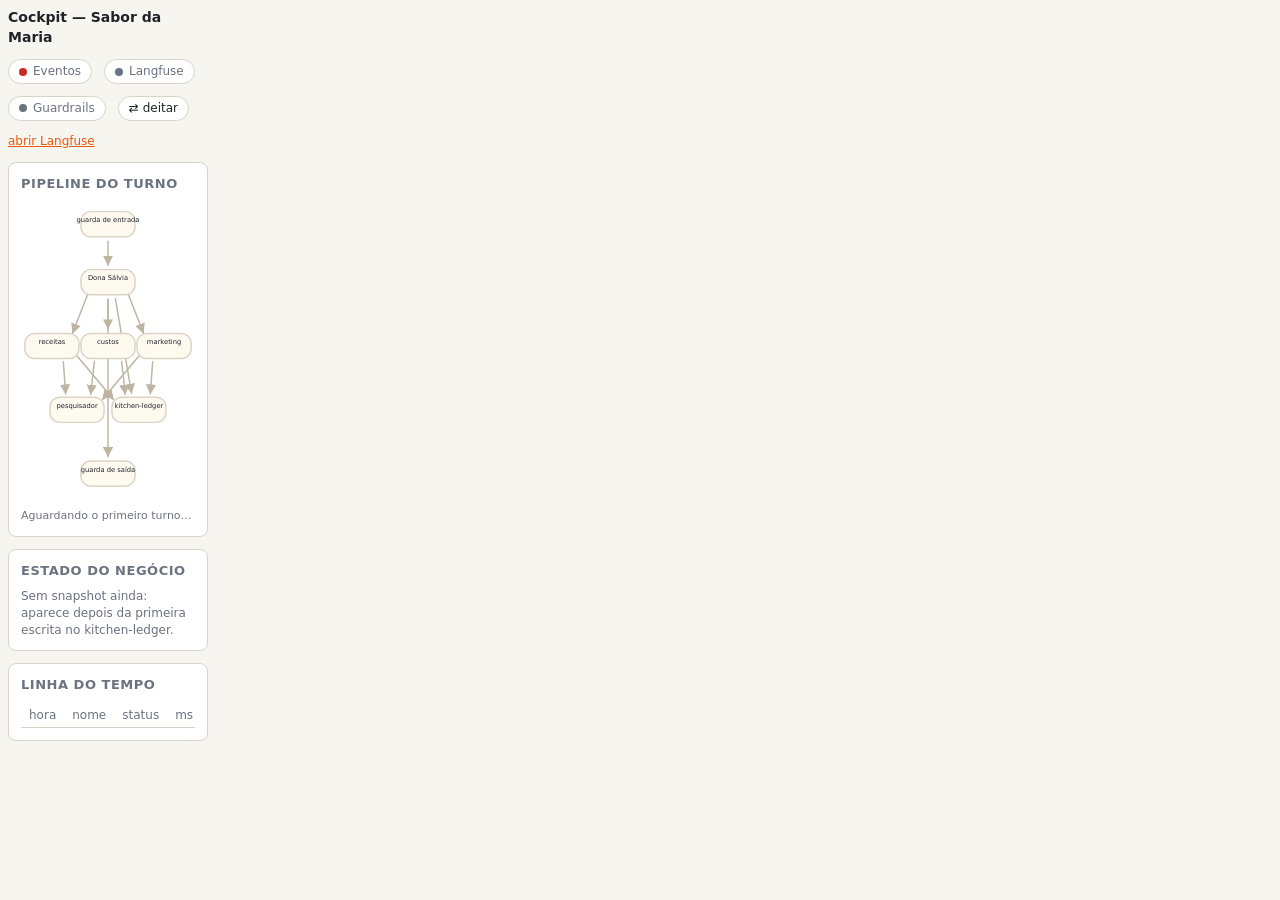
==== services/cockpit/index.html @ 3e182f23 "feat: the vertical cockpit fits in about 200px The page is capped at 216px (200 plus its padding), t" ====
<!doctype html>
<html lang="pt-BR">
<head>
<meta charset="utf-8">
<meta name="viewport" content="width=device-width, initial-scale=1">
<title>Cockpit — Sabor da Maria</title>
<style>
  :root {
    --bg: #f7f5f0; --panel: #ffffff; --ink: #1f2328; --muted: #6b7280; --line: #d9d4c7;
    --node: #fffaf0; --active: #e8590c; --ok: #2f9e44; --error: #c92a2a; --blocked: #e67700; --edge: #bdb5a1;
  }
  @media (prefers-color-scheme: dark) {
    :root { --bg: #16181c; --panel: #1f2228; --ink: #e9ecef; --muted: #9aa1ab; --line: #343a40;
            --node: #262a31; --active: #ff922b; --ok: #51cf66; --error: #ff6b6b; --blocked: #fcc419; --edge: #495057; }
  }
  * { box-sizing: border-box; }
  body { margin: 0; padding: 8px; max-width: 216px; background: var(--bg); color: var(--ink);
         font: 14px/1.4 system-ui, -apple-system, "Segoe UI", Roboto, sans-serif; }
  header { display: flex; flex-wrap: wrap; align-items: center; gap: 12px; margin-bottom: 12px; }
  h1 { font-size: 18px; margin: 0 12px 0 0; }
  .badge { display: inline-flex; align-items: center; gap: 6px; padding: 3px 10px; border-radius: 999px;
           border: 1px solid var(--line); background: var(--panel); color: var(--muted); }
  .badge::before { content: ""; width: 8px; height: 8px; border-radius: 50%; background: var(--muted); }
  .badge.ok::before { background: var(--ok); } .badge.error::before { background: var(--error); }
  /* Portrait by design: the cockpit shares the screen with the Hermes CLI, so it never spreads sideways. */
  .grid { display: grid; grid-template-columns: minmax(0, 1fr); gap: 12px; }
  body.wide { max-width: none; padding: 16px; font-size: 14px; }
  /* 200px wide: the boxes carry a name and nothing else, and the table keeps only what fits. */
  body:not(.wide) { font-size: 12px; }
  body:not(.wide) h1 { font-size: 14px; }
  body:not(.wide) .node text { font-size: 7px; } body:not(.wide) .node .sub { font-size: 6px; }
  body:not(.wide) th:nth-child(2), body:not(.wide) td:nth-child(2),
  body:not(.wide) th:nth-child(3), body:not(.wide) td:nth-child(3),
  body:not(.wide) th:nth-child(7), body:not(.wide) td:nth-child(7),
  body:not(.wide) th:nth-child(8), body:not(.wide) td:nth-child(8),
  body:not(.wide) th:nth-child(9), body:not(.wide) td:nth-child(9) { display: none; }
  body:not(.wide) .turn { gap: 8px; font-size: 11px; }
  body.wide .grid { grid-template-columns: minmax(0, 3fr) minmax(0, 1fr); }
  #layout-toggle { font: inherit; color: var(--ink); background: var(--panel); border: 1px solid var(--line);
                   border-radius: 999px; padding: 3px 10px; cursor: pointer; }
  .panel { background: var(--panel); border: 1px solid var(--line); border-radius: 8px; padding: 12px; min-width: 0; }
  .panel h2 { font-size: 13px; text-transform: uppercase; letter-spacing: .04em; color: var(--muted); margin: 0 0 8px; }
  svg { width: 100%; height: auto; display: block; }
  .node rect { fill: var(--node); stroke: var(--line); stroke-width: 1.5; transition: stroke .3s, fill .3s; }
  .node text { fill: var(--ink); font-size: 13px; text-anchor: middle; dominant-baseline: middle; }
  .node .sub { fill: var(--muted); font-size: 10px; }
  .node.active rect { stroke: var(--active); stroke-width: 3; animation: pulse 1s ease-in-out infinite; }
  .node.error rect { stroke: var(--error); stroke-width: 3; }
  .node.blocked rect { stroke: var(--blocked); stroke-width: 3; }
  .edge { stroke: var(--edge); stroke-width: 1.5; fill: none; marker-end: url(#arrow); }
  .edge.active { stroke: var(--active); stroke-width: 3; stroke-dasharray: 8 6; animation: flow .6s linear infinite; }
  @keyframes pulse { 50% { stroke-opacity: .35; } }
  @keyframes flow { to { stroke-dashoffset: -14; } }
  .turn { display: flex; flex-wrap: wrap; gap: 16px; margin-top: 8px; color: var(--muted); }
  .turn b { color: var(--ink); font-variant-numeric: tabular-nums; }
  #state .budget { font-size: 22px; font-weight: 600; margin-bottom: 8px; }
  #state ul { margin: 0; padding-left: 18px; } #state li { margin: 2px 0; }
  .muted { color: var(--muted); }
  .table-wrap { overflow-x: auto; max-height: 55vh; overflow-y: auto; }
  table { border-collapse: collapse; width: 100%; font-variant-numeric: tabular-nums; }
  th, td { text-align: left; padding: 4px 8px; border-bottom: 1px solid var(--line); white-space: nowrap; }
  th { position: sticky; top: 0; background: var(--panel); color: var(--muted); font-weight: 500; }
  td.num { text-align: right; } td.preview { white-space: normal; max-width: 420px; color: var(--muted); }
  .status-ok { color: var(--ok); } .status-error { color: var(--error); } .status-blocked { color: var(--blocked); }
  a { color: var(--active); }
</style>
</head>
<body>
<header>
  <h1>Cockpit — Sabor da Maria</h1>
  <span id="badge-stream" class="badge">Eventos</span>
  <span id="badge-langfuse" class="badge">Langfuse</span>
  <span id="badge-guardrails" class="badge">Guardrails</span>
  <button id="layout-toggle" type="button" title="alterna entre a pilha vertical e a fita horizontal">⇄ deitar</button>
  <a id="langfuse-link" href="#" target="_blank" rel="noopener">abrir Langfuse</a>
</header>

<div class="grid">
  <section class="panel">
    <h2>Pipeline do turno</h2>
    <svg id="pipeline" viewBox="0 0 180 310" role="img" aria-label="Pipeline: guarda de entrada, Dona Sálvia, especialistas, pesquisador, MCP, guarda de saída">
      <defs>
        <marker id="arrow" viewBox="0 0 10 10" refX="10" refY="5" markerWidth="7" markerHeight="7" orient="auto-start-reverse">
          <path d="M0,0 L10,5 L0,10 z" fill="var(--edge)"></path>
        </marker>
      </defs>
      <g id="edges"></g>
      <g id="nodes">
        <g class="node" data-node="guard_input" data-vx="90" data-vy="24" data-hx="70" data-hy="140" data-label="guarda de entrada"></g>
        <g class="node" data-node="orchestrator" data-vx="90" data-vy="84" data-hx="230" data-hy="140" data-label="Dona Sálvia"></g>
        <g class="node" data-node="recipe_expert" data-vx="32" data-vy="150" data-hx="440" data-hy="50" data-label="receitas"></g>
        <g class="node" data-node="cost_expert" data-vx="90" data-vy="150" data-hx="440" data-hy="140" data-label="custos"></g>
        <g class="node" data-node="marketing_expert" data-vx="148" data-vy="150" data-hx="440" data-hy="230" data-label="marketing"></g>
        <g class="node" data-node="researcher" data-vx="58" data-vy="216" data-hx="660" data-hy="70" data-label="pesquisador"></g>
        <g class="node" data-node="mcp" data-vx="122" data-vy="216" data-hx="660" data-hy="210" data-label="kitchen-ledger"></g>
        <g class="node" data-node="guard_output" data-vx="90" data-vy="282" data-hx="880" data-hy="140" data-label="guarda de saída"></g>
      </g>
    </svg>
    <div class="turn" id="turn">Aguardando o primeiro turno…</div>
  </section>

  <section class="panel" id="state">
    <h2>Estado do negócio</h2>
    <div class="muted">Sem snapshot ainda: aparece depois da primeira escrita no kitchen-ledger.</div>
  </section>
</div>

<section class="panel" style="margin-top: 12px">
  <h2>Linha do tempo</h2>
  <div class="table-wrap">
    <table>
      <thead><tr><th>hora</th><th>agente</th><th>tipo</th><th>nome</th><th>status</th><th class="num">ms</th>
        <th class="num">tokens in/out</th><th class="num">US$</th><th>detalhe</th></tr></thead>
      <tbody id="timeline"></tbody>
    </table>
  </div>
</section>

<script>
// The pipeline layout lives in the SVG's data-node elements (PLAN.md Loop 5 step 2b):
// guard_input → orchestrator → experts → researcher → MCP → guard_output.
const NODES = {};
for (const g of document.querySelectorAll("[data-node]")) {
  NODES[g.dataset.node] = { label: g.dataset.label, g,
    vertical: { x: Number(g.dataset.vx), y: Number(g.dataset.vy) },
    horizontal: { x: Number(g.dataset.hx), y: Number(g.dataset.hy) } };
}
const EXPERTS = ["recipe_expert", "cost_expert", "marketing_expert"];
const EDGES = [["guard_input", "orchestrator"], ["orchestrator", "guard_output"], ["orchestrator", "mcp"],
  ...EXPERTS.map((e) => ["orchestrator", e]), ...EXPERTS.map((e) => [e, "researcher"]), ...EXPERTS.map((e) => [e, "mcp"])];
const SVG = "http://www.w3.org/2000/svg";
const MAX_ROWS = 200, PULSE_MS = 2500;

function svg(tag, attrs, parent) {
  const el = document.createElementNS(SVG, tag);
  for (const [k, v] of Object.entries(attrs)) el.setAttribute(k, v);
  parent.appendChild(el);
  return el;
}

// Two layouts for the same pipeline: vertical by default, because the cockpit shares the screen with the Hermes CLI.
const LAYOUTS = { vertical: { box: "0 0 180 310", w: 56, h: 26 }, horizontal: { box: "0 0 960 280", w: 120, h: 44 } };
const edgeEls = {}, nodeEls = {};
let W = LAYOUTS.vertical.w, H = LAYOUTS.vertical.h;

function draw(name) {
  const layout = LAYOUTS[name] || LAYOUTS.vertical;
  W = layout.w; H = layout.h;
  document.querySelector("#pipeline").setAttribute("viewBox", layout.box);
  const edges = document.getElementById("edges");
  edges.replaceChildren();
  for (const [from, to] of EDGES) {
    const a = NODES[from][name], b = NODES[to][name];
    const dx = b.x - a.x, dy = b.y - a.y, len = Math.hypot(dx, dy);
    const trimX = (dx / len) * (W / 2 + 4), trimY = (dy / len) * (H / 2 + 4);
    edgeEls[`${from}>${to}`] = svg("line", { class: "edge", x1: a.x + trimX, y1: a.y + trimY, x2: b.x - trimX, y2: b.y - trimY }, edges);
  }
  for (const [id, node] of Object.entries(NODES)) {
    const { x, y } = node[name];
    const sub = nodeEls[id] ? nodeEls[id].sub.textContent : "";
    node.g.replaceChildren();
    svg("rect", { x: x - W / 2, y: y - H / 2, width: W, height: H, rx: 10 }, node.g);
    const gap = H > 30 ? 6 : 4;  // the vertical boxes are 26px tall: label and detail sit closer
    svg("text", { x, y: y - gap }, node.g).textContent = node.label;
    nodeEls[id] = { g: node.g, sub: svg("text", { x, y: y + gap + 3, class: "sub" }, node.g) };
    nodeEls[id].sub.textContent = sub;
  }
}

let layoutName = localStorage.getItem("cockpit-layout") === "horizontal" ? "horizontal" : "vertical";
function applyLayout(name) {
  layoutName = name;
  localStorage.setItem("cockpit-layout", name);
  document.body.classList.toggle("wide", name === "horizontal");
  document.getElementById("layout-toggle").textContent = name === "vertical" ? "⇄ deitar" : "⇅ empilhar";
  draw(name);
}

const timers = {}, running = {};
// A replayed event fills the tables but never animates: opening the cockpit used to light every node at once.
// An event with status "running" keeps the node lit until its finished half arrives (same span_id).
function pulse(key, el, cls = "active", e = {}) {
  if (e.replayed) return;
  el.classList.remove("error", "blocked");
  el.classList.add(cls);
  clearTimeout(timers[key]);
  if (e.status === "running") {
    (running[key] = running[key] || new Set()).add(e.span_id);
    return;
  }
  const open = running[key];
  if (open) {
    open.delete(e.span_id);
    if (open.size) return;  // another call is still working on this node
  }
  timers[key] = setTimeout(() => el.classList.remove(cls), PULSE_MS);
}

function nodeFor(e) {
  if (e.kind === "guard_input" || e.kind === "guard_output") return e.kind;
  if (e.kind === "mcp_call" || e.kind === "state_snapshot") return "mcp";
  if (e.kind === "guard_memory") return "orchestrator";
  return NODES[e.agent] ? e.agent : null;
}

function edgeFor(e) {
  if (e.kind === "a2a_call" && e.agent === "orchestrator") return `orchestrator>${e.name.replace(/^ask_/, "")}`;
  if (e.kind === "a2a_call" && e.name === "research") return `${e.agent}>researcher`;
  if (e.kind === "tool_call" && e.name.startsWith("mcp__ledger__")) return `${e.agent}>mcp`;
  if (e.kind === "guard_input") return "guard_input>orchestrator";
  if (e.kind === "guard_output") return "orchestrator>guard_output";
  return null;
}

let turn = { id: null, cost: 0, tokensIn: 0, tokensOut: 0, llmCalls: 0, events: 0, first: null, last: null };
function updateTurn(e) {
  if (e.kind === "health" || e.trace_id === "untraced") return;
  if (e.agent === "orchestrator" && e.trace_id !== turn.id) {
    turn = { id: e.trace_id, cost: 0, tokensIn: 0, tokensOut: 0, llmCalls: 0, events: 0, first: Date.parse(e.started_at), last: null };
  }
  if (e.trace_id !== turn.id) return;
  turn.events += 1;
  turn.cost += e.cost_usd || 0;
  turn.tokensIn += e.tokens_in || 0;
  turn.tokensOut += e.tokens_out || 0;
  if (e.kind === "llm_call") turn.llmCalls += 1;
  turn.last = Date.parse(e.started_at) + (e.duration_ms || 0);
  const seconds = turn.first && turn.last ? ((turn.last - turn.first) / 1000).toFixed(1) : "–";
  document.getElementById("turn").innerHTML =
    `<span>trace <b>${turn.id.slice(0, 12)}…</b></span><span>eventos <b>${turn.events}</b></span>` +
    `<span>chamadas ao modelo <b>${turn.llmCalls}</b></span><span>tokens <b>${turn.tokensIn.toLocaleString("pt-BR")}</b> / ` +
    `<b>${turn.tokensOut.toLocaleString("pt-BR")}</b></span><span>custo <b>US$ ${turn.cost.toFixed(4)}</b></span>` +
    `<span>duração <b>${seconds} s</b></span>`;
}

function showState(e) {
  const [budget, ...dishes] = e.preview.split(" | ");
  const panel = document.getElementById("state");
  panel.innerHTML = "<h2>Estado do negócio</h2>";
  panel.appendChild(Object.assign(document.createElement("div"), { className: "budget", textContent: budget }));
  const list = panel.appendChild(document.createElement("ul"));
  for (const dish of dishes) list.appendChild(Object.assign(document.createElement("li"), { textContent: dish }));
  panel.appendChild(Object.assign(document.createElement("div"), {
    className: "muted", textContent: `após ${e.name} · ${new Date(e.started_at).toLocaleTimeString("pt-BR")}` }));
}

function setBadge(id, status, title) {
  const el = document.getElementById(id);
  el.classList.remove("ok", "error");
  el.classList.add(status === "ok" ? "ok" : "error");
  el.title = title || "";
}

function addRow(e) {
  const tr = document.createElement("tr");
  const cells = [
    new Date(e.started_at).toLocaleTimeString("pt-BR"), e.agent, e.kind, e.name, e.status, e.duration_ms,
    e.tokens_in == null ? "" : `${e.tokens_in}/${e.tokens_out}`, e.cost_usd == null ? "" : e.cost_usd.toFixed(4), e.preview,
  ];
  cells.forEach((value, i) => {
    const td = document.createElement("td");
    td.textContent = value;
    if (i === 4) td.className = `status-${e.status}`;
    if ([5, 6, 7].includes(i)) td.className = "num";
    if (i === 8) { td.className = "preview"; td.title = e.preview; }
    tr.appendChild(td);
  });
  const body = document.getElementById("timeline");
  body.insertBefore(tr, body.firstChild);
  while (body.children.length > MAX_ROWS) body.removeChild(body.lastChild);
}

function handle(e) {
  if (e.status !== "running") addRow(e);  // the opening half only lights the topology; the row carries the result
  if (e.kind === "health") {
    if (e.name === "langfuse") setBadge("badge-langfuse", e.status, e.preview);
    else if (e.name.includes("guard")) setBadge("badge-guardrails", e.status, e.preview);
    return;
  }
  if (e.kind === "state_snapshot") showState(e);
  const node = nodeFor(e);
  if (node) {
    pulse(node, nodeEls[node].g, e.status === "ok" || e.status === "running" ? "active" : e.status, e);
    nodeEls[node].sub.textContent = `${e.kind} · ${e.name}`.slice(0, 22);
  }
  const edge = edgeFor(e);
  if (edge && edgeEls[edge]) pulse(edge, edgeEls[edge], "active", e);
  updateTurn(e);
}

document.getElementById("langfuse-link").href = `${location.protocol}//${location.hostname}:3000`;
document.getElementById("layout-toggle").onclick = () => applyLayout(layoutName === "vertical" ? "horizontal" : "vertical");
applyLayout(layoutName);
const stream = new EventSource("/stream");
stream.onopen = () => setBadge("badge-stream", "ok", "conectado ao cockpit");
stream.onerror = () => setBadge("badge-stream", "error", "reconectando…");
stream.onmessage = (message) => handle(JSON.parse(message.data));
</script>
</body>
</html>
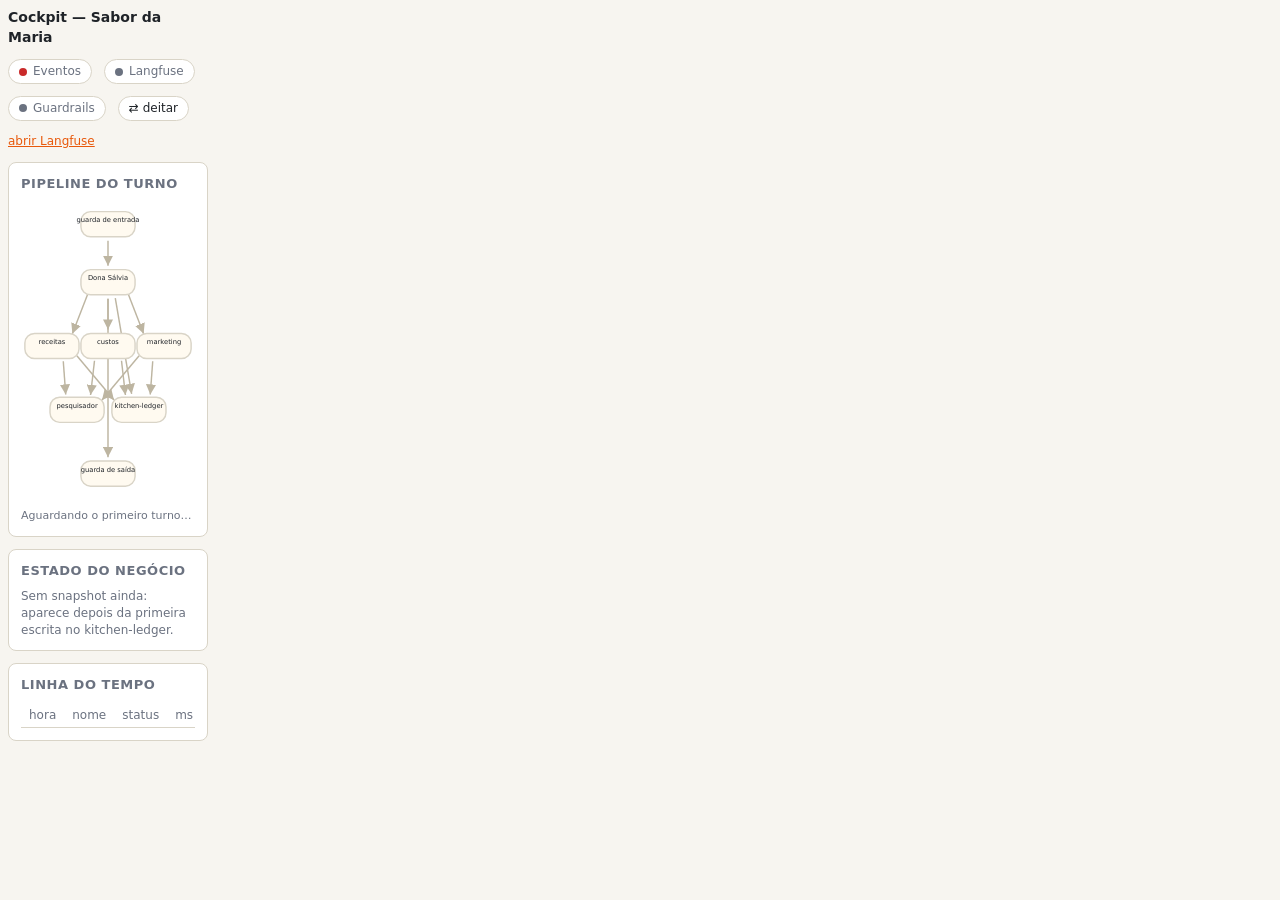
==== commit 0ae95d68: "feat: the business state sits under the pipeline in both layouts The wide layout put it in a side co" ====
--- a/services/cockpit/index.html
+++ b/services/cockpit/index.html
@@ -22,7 +22,7 @@
            border: 1px solid var(--line); background: var(--panel); color: var(--muted); }
   .badge::before { content: ""; width: 8px; height: 8px; border-radius: 50%; background: var(--muted); }
   .badge.ok::before { background: var(--ok); } .badge.error::before { background: var(--error); }
-  /* Portrait by design: the cockpit shares the screen with the Hermes CLI, so it never spreads sideways. */
+  /* One column in both layouts: the pipeline first, the business state under it, the timeline last. */
   .grid { display: grid; grid-template-columns: minmax(0, 1fr); gap: 12px; }
   body.wide { max-width: none; padding: 16px; font-size: 14px; }
   /* 200px wide: the boxes carry a name and nothing else, and the table keeps only what fits. */
@@ -35,7 +35,6 @@
   body:not(.wide) th:nth-child(8), body:not(.wide) td:nth-child(8),
   body:not(.wide) th:nth-child(9), body:not(.wide) td:nth-child(9) { display: none; }
   body:not(.wide) .turn { gap: 8px; font-size: 11px; }
-  body.wide .grid { grid-template-columns: minmax(0, 3fr) minmax(0, 1fr); }
   #layout-toggle { font: inherit; color: var(--ink); background: var(--panel); border: 1px solid var(--line);
                    border-radius: 999px; padding: 3px 10px; cursor: pointer; }
   .panel { background: var(--panel); border: 1px solid var(--line); border-radius: 8px; padding: 12px; min-width: 0; }
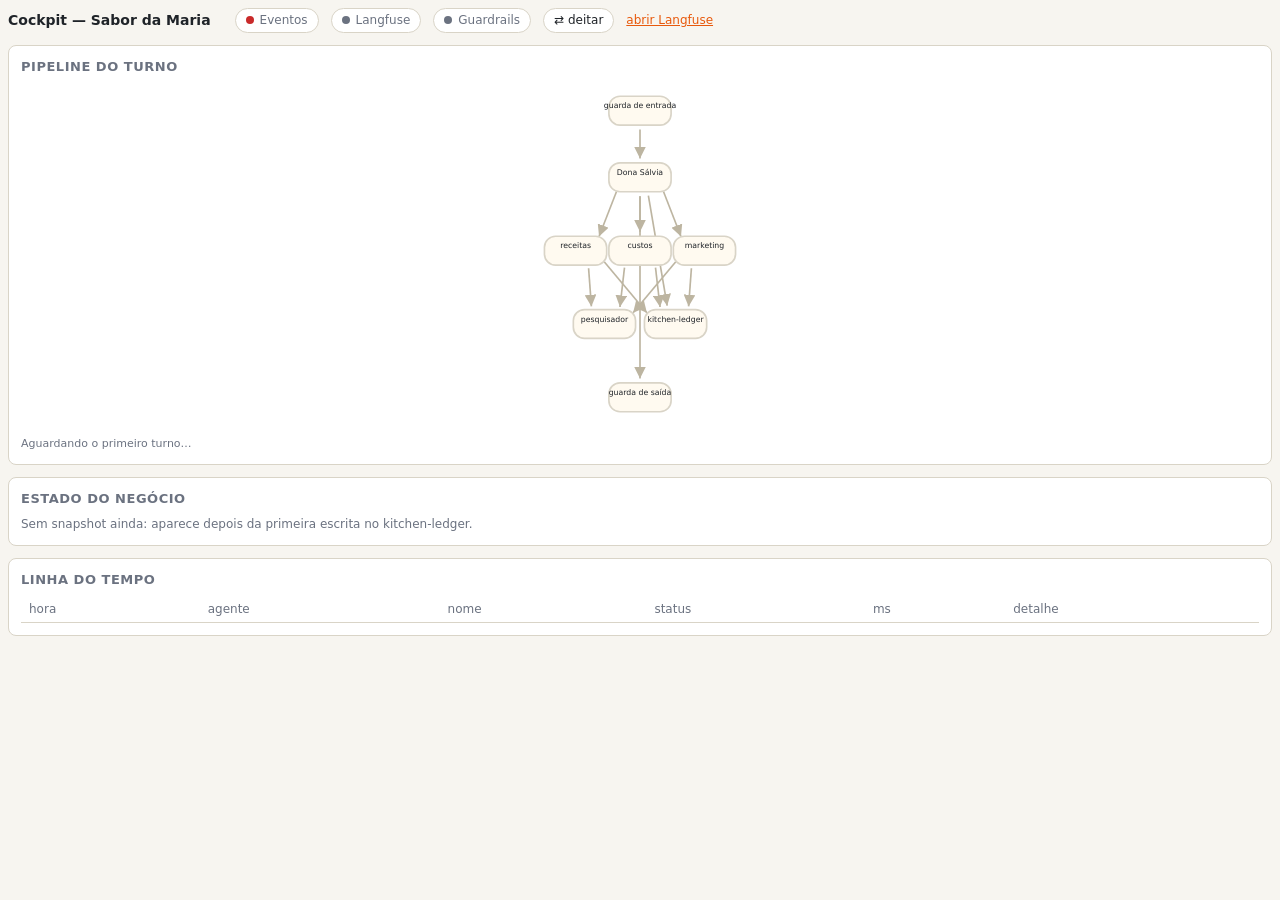
==== commit 1424de6c: "feat: the narrow cockpit uses whatever width the window gives it Firefox will not shrink a window un" ====
--- a/services/cockpit/index.html
+++ b/services/cockpit/index.html
@@ -14,7 +14,7 @@
             --node: #262a31; --active: #ff922b; --ok: #51cf66; --error: #ff6b6b; --blocked: #fcc419; --edge: #495057; }
   }
   * { box-sizing: border-box; }
-  body { margin: 0; padding: 8px; max-width: 216px; background: var(--bg); color: var(--ink);
+  body { margin: 0; padding: 8px; background: var(--bg); color: var(--ink);
          font: 14px/1.4 system-ui, -apple-system, "Segoe UI", Roboto, sans-serif; }
   header { display: flex; flex-wrap: wrap; align-items: center; gap: 12px; margin-bottom: 12px; }
   h1 { font-size: 18px; margin: 0 12px 0 0; }
@@ -26,14 +26,19 @@
   .grid { display: grid; grid-template-columns: minmax(0, 1fr); gap: 12px; }
   body.wide { max-width: none; padding: 16px; font-size: 14px; }
   /* 200px wide: the boxes carry a name and nothing else, and the table keeps only what fits. */
+  /* The window has a floor (Firefox will not go under ~500px), so the page uses whatever width it gets: the pipeline
+     stays a 200px stack and the table shows more columns as room appears. */
   body:not(.wide) { font-size: 12px; }
+  body:not(.wide) #pipeline { max-width: 200px; margin: 0 auto; }
   body:not(.wide) h1 { font-size: 14px; }
   body:not(.wide) .node text { font-size: 7px; } body:not(.wide) .node .sub { font-size: 6px; }
-  body:not(.wide) th:nth-child(2), body:not(.wide) td:nth-child(2),
   body:not(.wide) th:nth-child(3), body:not(.wide) td:nth-child(3),
   body:not(.wide) th:nth-child(7), body:not(.wide) td:nth-child(7),
-  body:not(.wide) th:nth-child(8), body:not(.wide) td:nth-child(8),
-  body:not(.wide) th:nth-child(9), body:not(.wide) td:nth-child(9) { display: none; }
+  body:not(.wide) th:nth-child(8), body:not(.wide) td:nth-child(8) { display: none; }
+  @media (max-width: 360px) {
+    body:not(.wide) th:nth-child(2), body:not(.wide) td:nth-child(2),
+    body:not(.wide) th:nth-child(9), body:not(.wide) td:nth-child(9) { display: none; }
+  }
   body:not(.wide) .turn { gap: 8px; font-size: 11px; }
   #layout-toggle { font: inherit; color: var(--ink); background: var(--panel); border: 1px solid var(--line);
                    border-radius: 999px; padding: 3px 10px; cursor: pointer; }
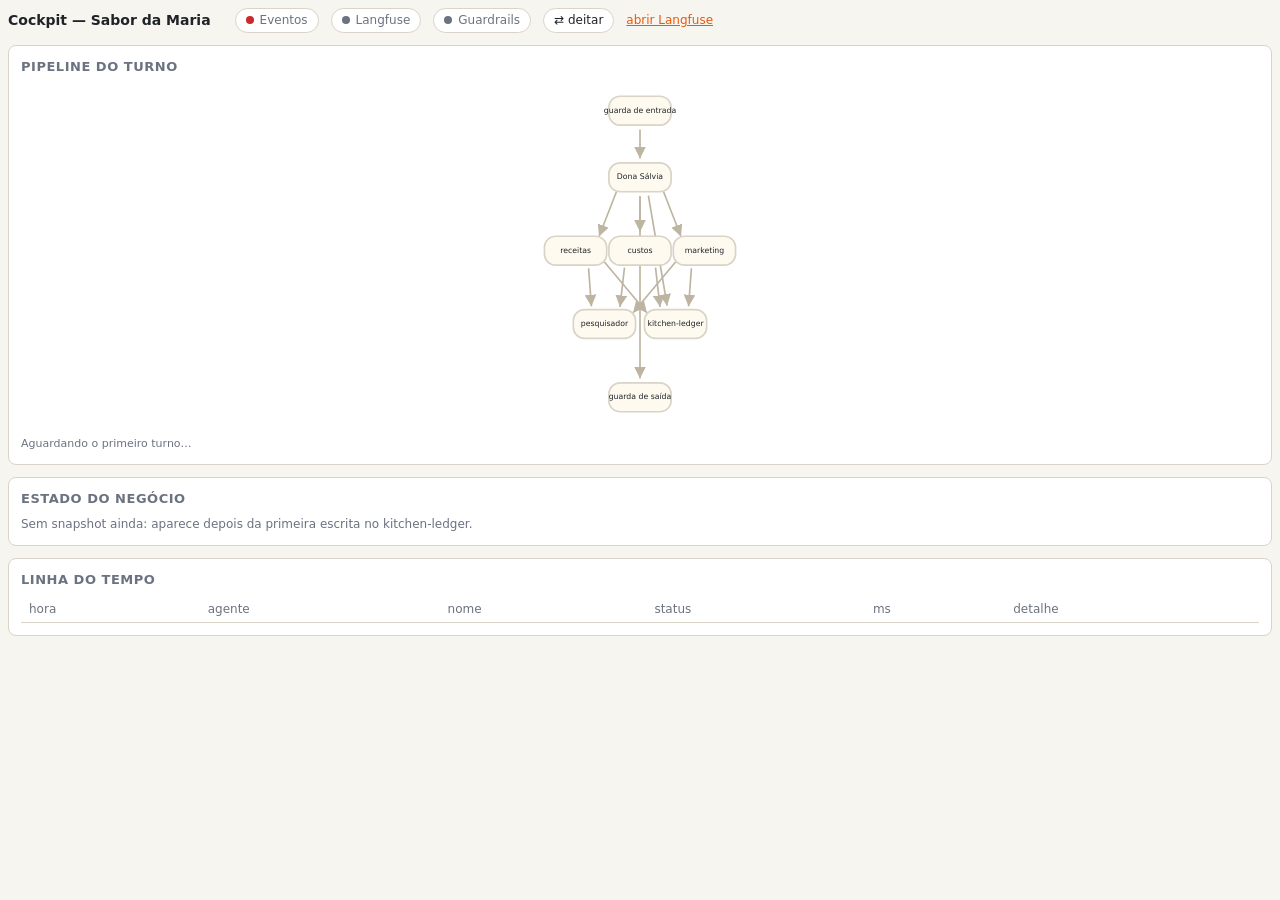
==== commit 6a91d29a: "feat: the name sits in the middle of the box in the vertical pipeline At 26px tall there is no room " ====
--- a/services/cockpit/index.html
+++ b/services/cockpit/index.html
@@ -164,9 +164,10 @@
     const sub = nodeEls[id] ? nodeEls[id].sub.textContent : "";
     node.g.replaceChildren();
     svg("rect", { x: x - W / 2, y: y - H / 2, width: W, height: H, rx: 10 }, node.g);
-    const gap = H > 30 ? 6 : 4;  // the vertical boxes are 26px tall: label and detail sit closer
-    svg("text", { x, y: y - gap }, node.g).textContent = node.label;
-    nodeEls[id] = { g: node.g, sub: svg("text", { x, y: y + gap + 3, class: "sub" }, node.g) };
+    // Wide boxes hold both lines; the 26px vertical ones centre the name and hang the detail under the box.
+    const narrow = H <= 30;
+    svg("text", { x, y: narrow ? y : y - 6 }, node.g).textContent = node.label;
+    nodeEls[id] = { g: node.g, sub: svg("text", { x, y: narrow ? y + H / 2 + 7 : y + 11, class: "sub" }, node.g) };
     nodeEls[id].sub.textContent = sub;
   }
 }
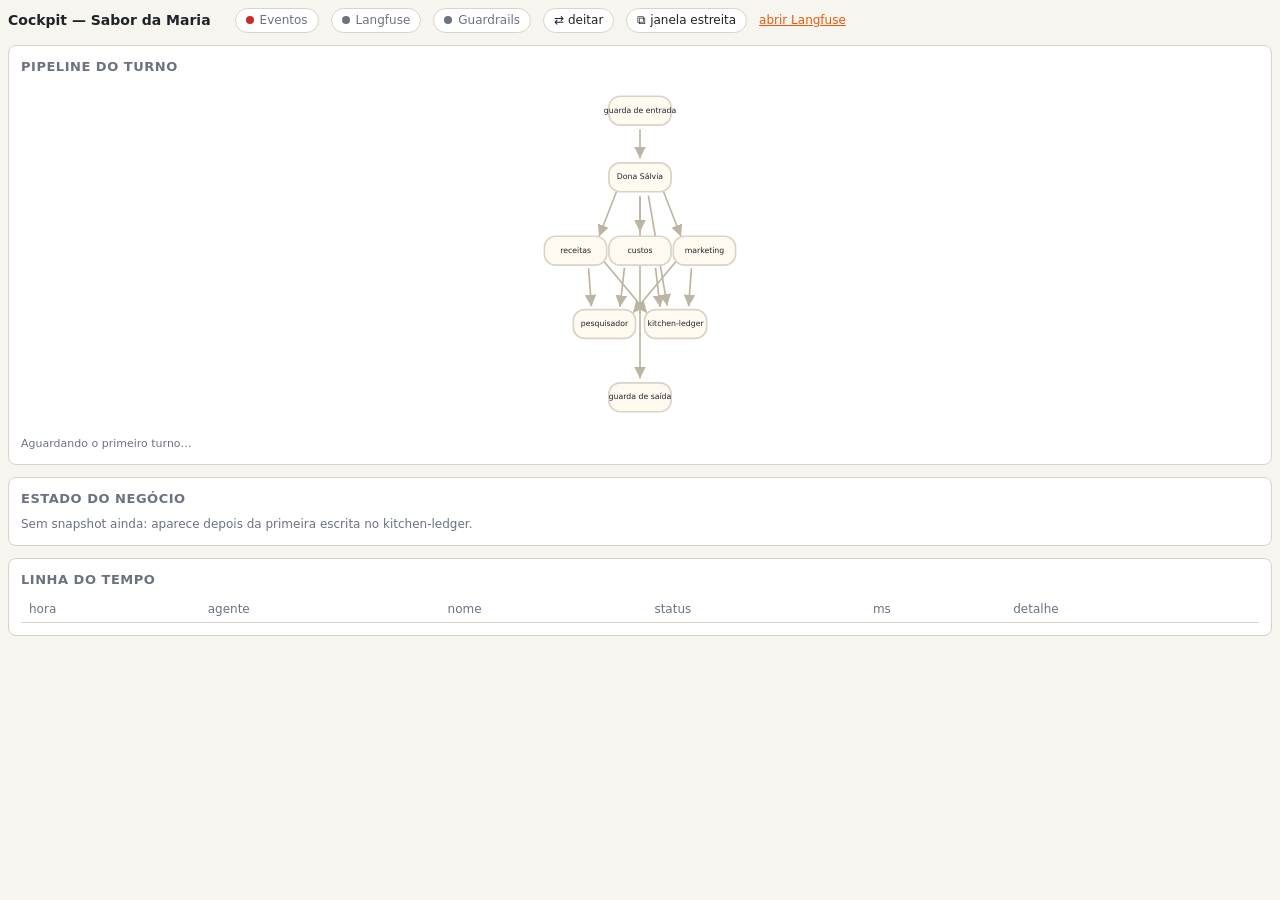
==== commit 81bdebf1: "feat: a button opens the cockpit in a strip window Firefox refuses a javascript: URL pasted in the a" ====
--- a/services/cockpit/index.html
+++ b/services/cockpit/index.html
@@ -40,7 +40,7 @@
     body:not(.wide) th:nth-child(9), body:not(.wide) td:nth-child(9) { display: none; }
   }
   body:not(.wide) .turn { gap: 8px; font-size: 11px; }
-  #layout-toggle { font: inherit; color: var(--ink); background: var(--panel); border: 1px solid var(--line);
+  #layout-toggle, #popout { font: inherit; color: var(--ink); background: var(--panel); border: 1px solid var(--line);
                    border-radius: 999px; padding: 3px 10px; cursor: pointer; }
   .panel { background: var(--panel); border: 1px solid var(--line); border-radius: 8px; padding: 12px; min-width: 0; }
   .panel h2 { font-size: 13px; text-transform: uppercase; letter-spacing: .04em; color: var(--muted); margin: 0 0 8px; }
@@ -76,6 +76,7 @@
   <span id="badge-langfuse" class="badge">Langfuse</span>
   <span id="badge-guardrails" class="badge">Guardrails</span>
   <button id="layout-toggle" type="button" title="alterna entre a pilha vertical e a fita horizontal">⇄ deitar</button>
+  <button id="popout" type="button" title="abre o cockpit numa janela sem abas, que pode ficar mais estreita que o mínimo do navegador">⧉ janela estreita</button>
   <a id="langfuse-link" href="#" target="_blank" rel="noopener">abrir Langfuse</a>
 </header>
 
@@ -294,6 +295,9 @@
 }
 
 document.getElementById("langfuse-link").href = `${location.protocol}//${location.hostname}:3000`;
+// A tabbed window has a floor (~500px in Firefox); a popup has none, so the cockpit can sit in a strip.
+document.getElementById("popout").onclick = () =>
+  window.open(location.href, "cockpit-strip", "popup=yes,width=250,height=920");
 document.getElementById("layout-toggle").onclick = () => applyLayout(layoutName === "vertical" ? "horizontal" : "vertical");
 applyLayout(layoutName);
 const stream = new EventSource("/stream");
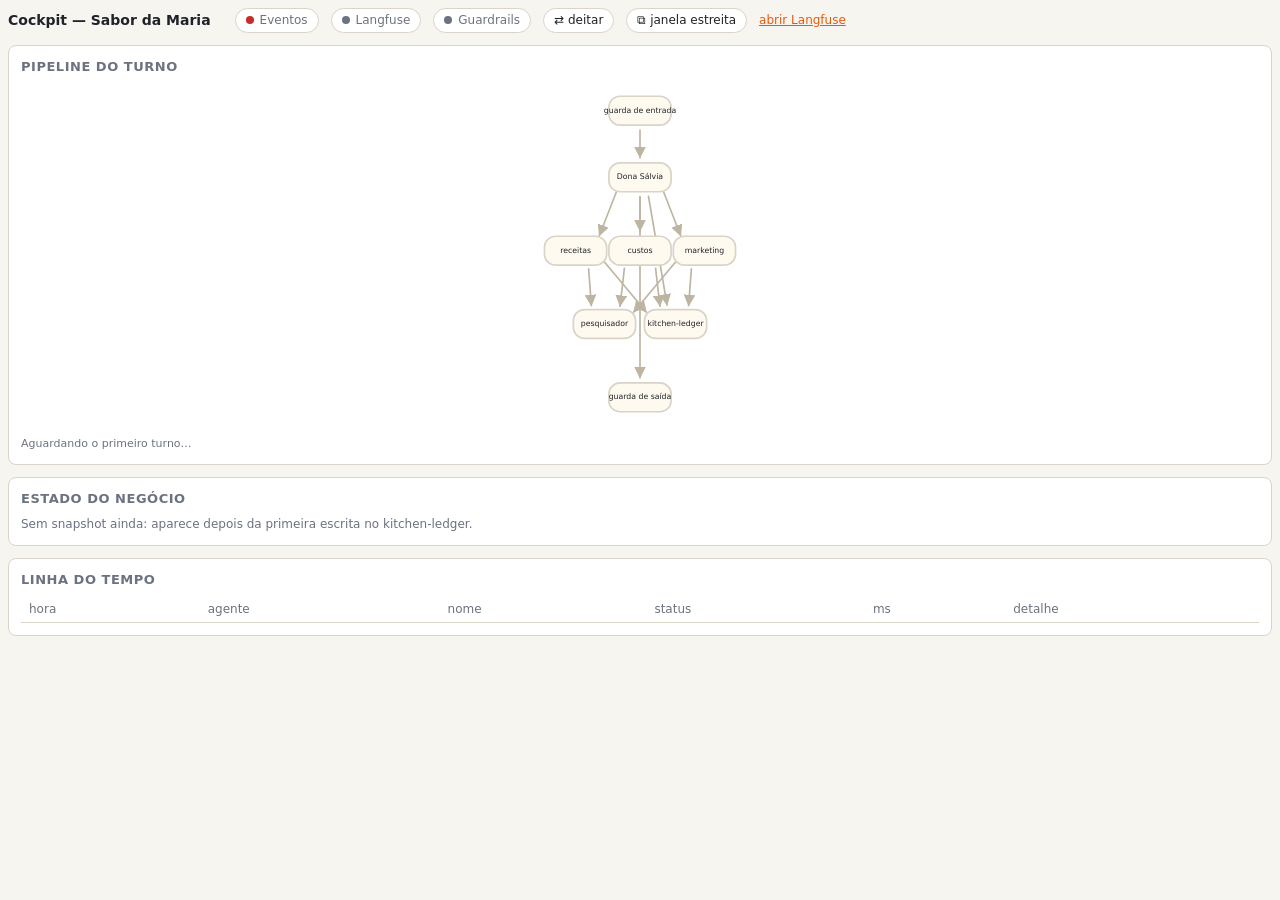
==== commit 684496be: "feat: a lit edge lights its arrowhead too An SVG marker cannot inherit the line's stroke, so the arr" ====
--- a/services/cockpit/index.html
+++ b/services/cockpit/index.html
@@ -52,7 +52,9 @@
   .node.error rect { stroke: var(--error); stroke-width: 3; }
   .node.blocked rect { stroke: var(--blocked); stroke-width: 3; }
   .edge { stroke: var(--edge); stroke-width: 1.5; fill: none; marker-end: url(#arrow); }
-  .edge.active { stroke: var(--active); stroke-width: 3; stroke-dasharray: 8 6; animation: flow .6s linear infinite; }
+  .edge.active { stroke: var(--active); stroke-width: 3; stroke-dasharray: 8 6; animation: flow .6s linear infinite;
+                 marker-end: url(#arrow-active); }
+  .edge.error, .edge.blocked { marker-end: url(#arrow-error); }
   @keyframes pulse { 50% { stroke-opacity: .35; } }
   @keyframes flow { to { stroke-dashoffset: -14; } }
   .turn { display: flex; flex-wrap: wrap; gap: 16px; margin-top: 8px; color: var(--muted); }
@@ -88,6 +90,13 @@
         <marker id="arrow" viewBox="0 0 10 10" refX="10" refY="5" markerWidth="7" markerHeight="7" orient="auto-start-reverse">
           <path d="M0,0 L10,5 L0,10 z" fill="var(--edge)"></path>
         </marker>
+        <!-- A marker cannot inherit the line's colour, so a lit edge needs its own arrowhead. -->
+        <marker id="arrow-active" viewBox="0 0 10 10" refX="10" refY="5" markerWidth="7" markerHeight="7" orient="auto-start-reverse">
+          <path d="M0,0 L10,5 L0,10 z" fill="var(--active)"></path>
+        </marker>
+        <marker id="arrow-error" viewBox="0 0 10 10" refX="10" refY="5" markerWidth="7" markerHeight="7" orient="auto-start-reverse">
+          <path d="M0,0 L10,5 L0,10 z" fill="var(--error)"></path>
+        </marker>
       </defs>
       <g id="edges"></g>
       <g id="nodes">
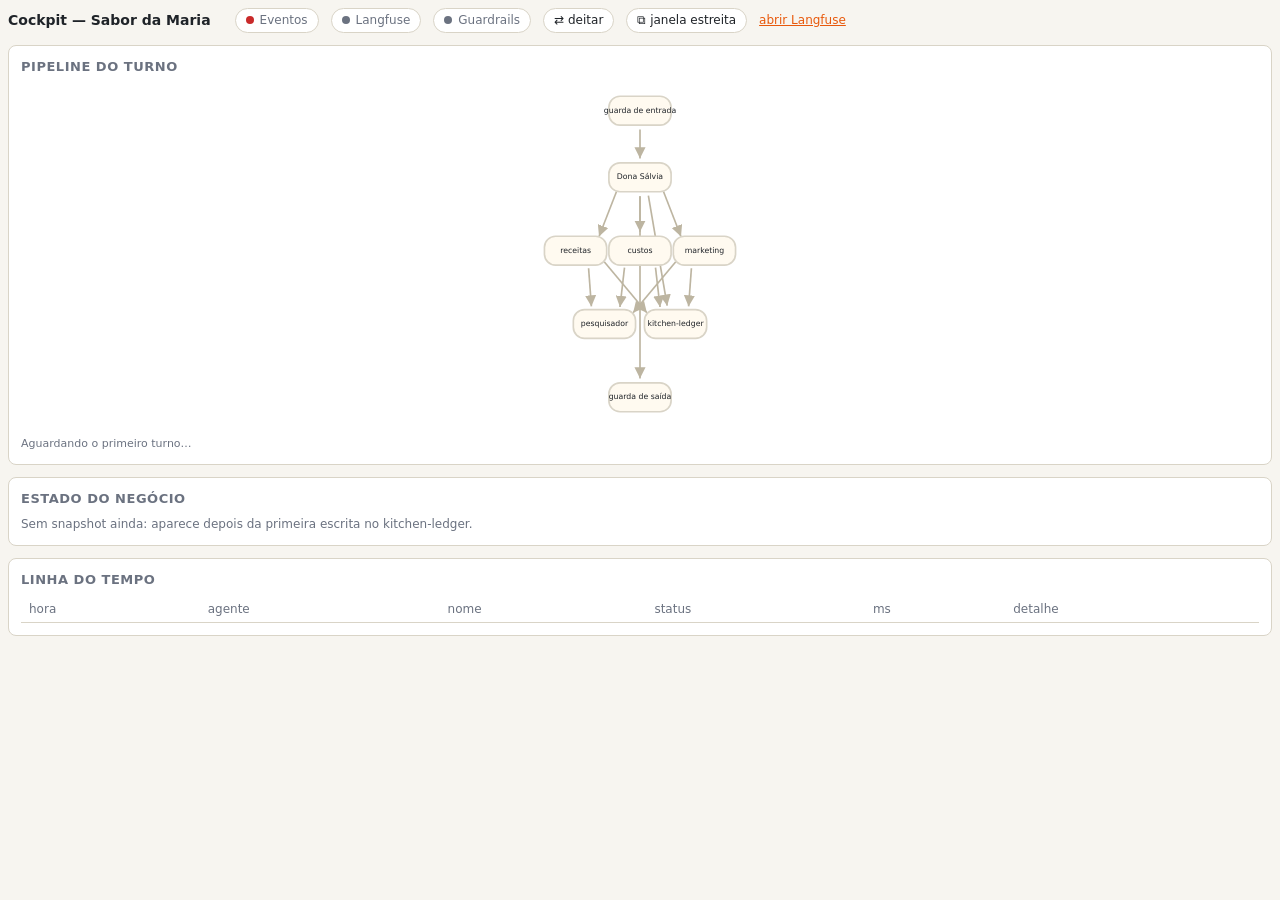
==== commit 979d8b61: "feat: the arrowhead keeps its size when the edge lights up SVG markers scale with the stroke by defa" ====
--- a/services/cockpit/index.html
+++ b/services/cockpit/index.html
@@ -87,14 +87,14 @@
     <h2>Pipeline do turno</h2>
     <svg id="pipeline" viewBox="0 0 180 310" role="img" aria-label="Pipeline: guarda de entrada, Dona Sálvia, especialistas, pesquisador, MCP, guarda de saída">
       <defs>
-        <marker id="arrow" viewBox="0 0 10 10" refX="10" refY="5" markerWidth="7" markerHeight="7" orient="auto-start-reverse">
+        <marker id="arrow" viewBox="0 0 10 10" refX="10" refY="5" markerUnits="userSpaceOnUse" markerWidth="10" markerHeight="10" orient="auto-start-reverse">
           <path d="M0,0 L10,5 L0,10 z" fill="var(--edge)"></path>
         </marker>
         <!-- A marker cannot inherit the line's colour, so a lit edge needs its own arrowhead. -->
-        <marker id="arrow-active" viewBox="0 0 10 10" refX="10" refY="5" markerWidth="7" markerHeight="7" orient="auto-start-reverse">
+        <marker id="arrow-active" viewBox="0 0 10 10" refX="10" refY="5" markerUnits="userSpaceOnUse" markerWidth="10" markerHeight="10" orient="auto-start-reverse">
           <path d="M0,0 L10,5 L0,10 z" fill="var(--active)"></path>
         </marker>
-        <marker id="arrow-error" viewBox="0 0 10 10" refX="10" refY="5" markerWidth="7" markerHeight="7" orient="auto-start-reverse">
+        <marker id="arrow-error" viewBox="0 0 10 10" refX="10" refY="5" markerUnits="userSpaceOnUse" markerWidth="10" markerHeight="10" orient="auto-start-reverse">
           <path d="M0,0 L10,5 L0,10 z" fill="var(--error)"></path>
         </marker>
       </defs>
